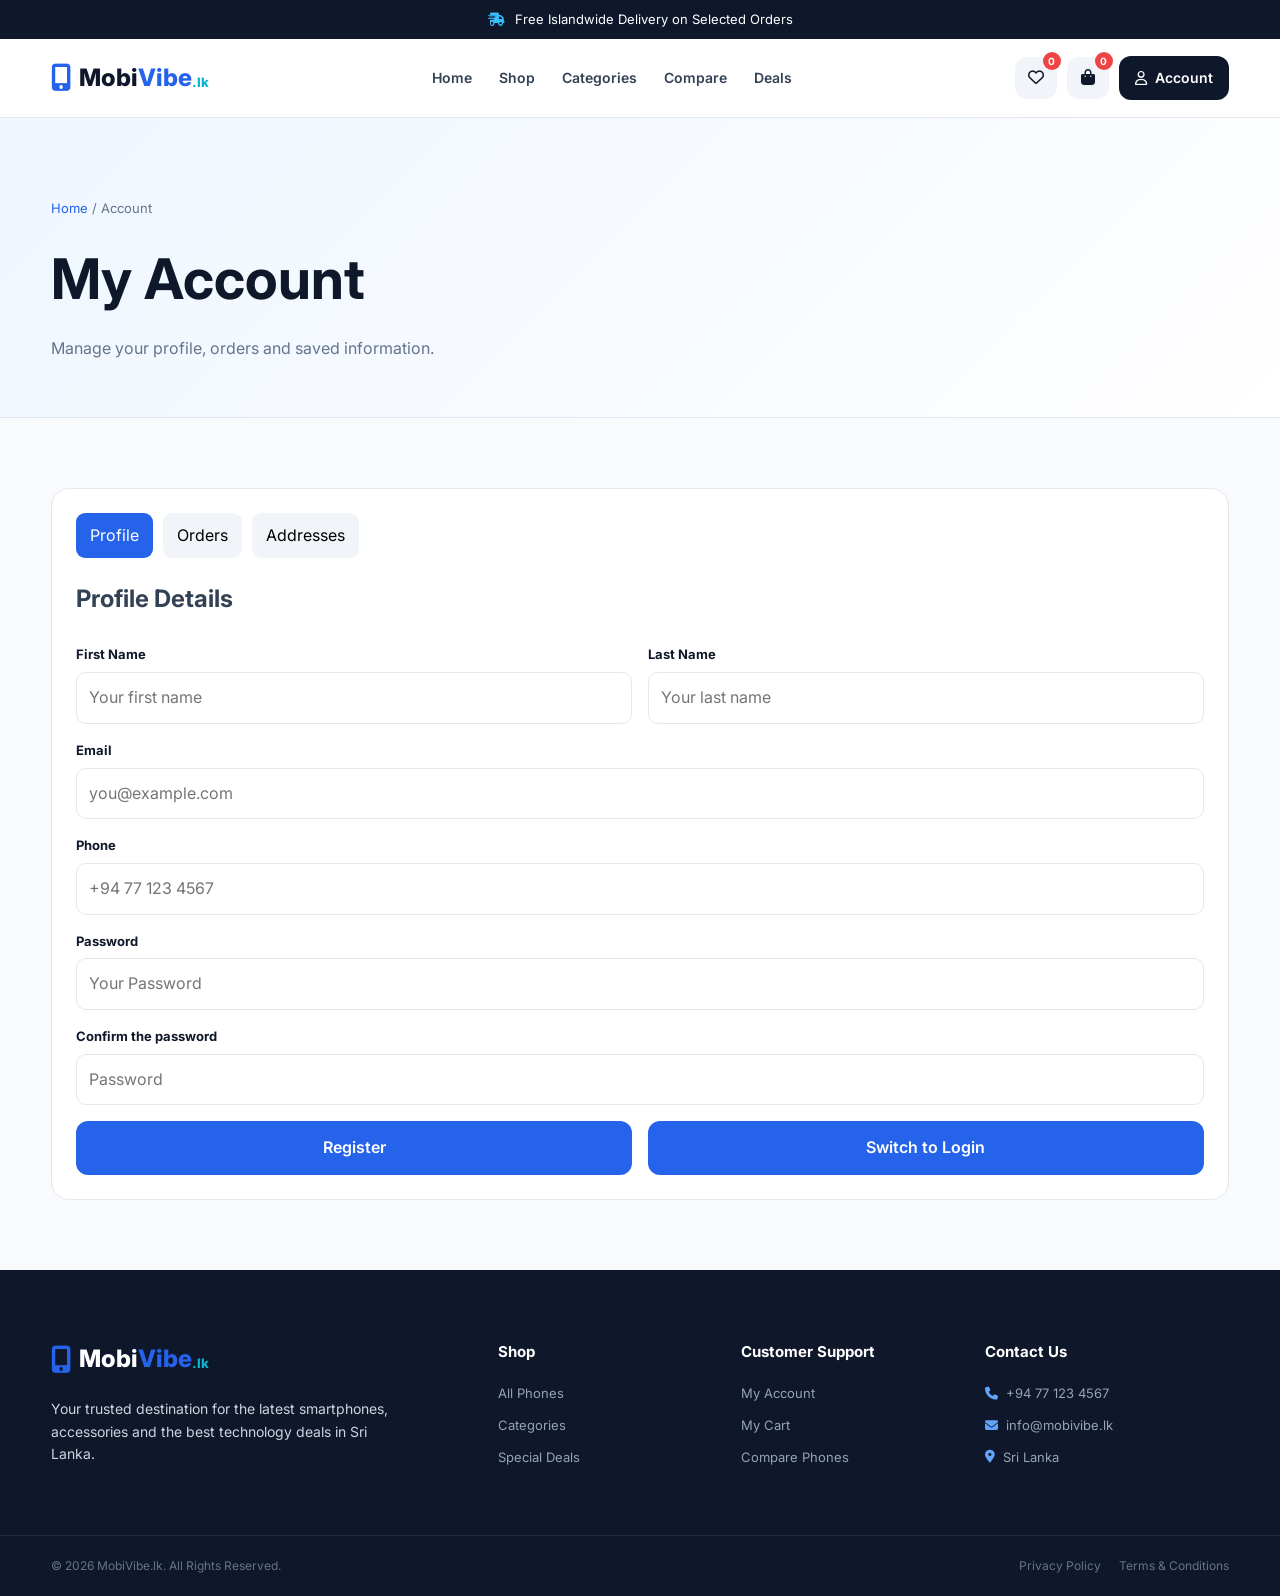
==== account.html @ 1b9870d9 "MobiVibe.lk All requirements" ====
<!DOCTYPE html>
<html lang="en">
    <head><meta charset="UTF-8"><meta name="viewport" content="width=device-width, initial-scale=1.0">
        <title>My Account | MobiVibe.lk</title>
        <link rel="preconnect" href="https://fonts.googleapis.com">
        <link rel="preconnect" href="https://fonts.gstatic.com" crossorigin>
        <link href="https://fonts.googleapis.com/css2?family=Inter:wght@400;500;600;700;800&display=swap" rel="stylesheet">
        <link rel="stylesheet" href="https://cdnjs.cloudflare.com/ajax/libs/font-awesome/6.5.2/css/all.min.css">
        <link rel="stylesheet" href="style.css">
    </head>
    <body>
<div class="announcement-bar"><p><i class="fa-solid fa-truck-fast"></i> Free Islandwide Delivery on Selected Orders</p></div>
<header class="header"><div class="container nav-container"><a href="index.html" class="logo"><i class="fa-solid fa-mobile-screen-button"></i><span>Mobi<span>Vibe</span></span><small>.lk</small></a><nav class="nav-menu" id="navMenu"><a href="index.html" >Home</a>
<a href="shop.html" >Shop</a>
<a href="categories.html" >Categories</a>
<a href="compare.html" >Compare</a>
<a href="deals.html" >Deals</a></nav><div class="header-actions"><button class="icon-btn wishlist-btn" onclick="location.href='wishlist.html'"><i class="fa-regular fa-heart"></i><span class="badge wishlist-count">0</span></button><button class="icon-btn cart-btn" onclick="location.href='cart.html'"><i class="fa-solid fa-bag-shopping"></i><span class="badge cart-count">0</span></button><button class="account-btn" onclick="location.href='account.html'"><i class="fa-regular fa-user"></i><span>Account</span></button><button class="menu-toggle" id="menuToggle"><i class="fa-solid fa-bars"></i></button></div></div></header>
<section class="page-hero">
    <div class="container">
        <div class="breadcrumb"><a href="index.html">Home</a> / Account</div>
            <h1>My Account</h1>
            <p>Manage your profile, orders and saved information.</p>
        </div>
    </section><main class="page-layout">
        <div class="container">
            <div class="account-card">
                <div class="account-tabs">
                    <button class="active" data-pane="profile">Profile</button>
                    <button data-pane="orders">Orders</button>
                    <button data-pane="addresses">Addresses</button>
                </div>
                <div class="account-pane active" id="profile">
                    <h2>Profile Details</h2>
                    <br>



                    
                    <form class="form-grid" id="profileForm" action="register.php" method="POST">
                        <div class="form-group">
                            <label>First Name</label><input name="firstName" id="firstName" placeholder="Your first name" required>
                        </div>
                        <div class="form-group"><label>Last Name</label><input name="lastName" id="lastName" placeholder="Your last name" required>
                        </div>
                        <div class="form-group full"><label>Email</label><input name="email" type="email" id="accountEmail" placeholder="you@example.com" required>
                        </div>
                        <div class="form-group full"><label>Phone</label><input name="phone" id="phone" placeholder="+94 77 123 4567" required>
                        </div>
                        <div class="form-group full"><label>Password</label><input name="password" type="password" id="password_1" placeholder="Your Password" minlength="6" required>
                        </div>
                        <div class="form-group full"><label>Confirm the password</label><input name="confirmPassword" type="password" id="password_2" placeholder="Password" minlength="6" required>
                        </div>
                        <button type="submit" class="btn btn-primary" id="registerBtn">Register</button>
                        <button type="button" class="btn btn-primary" id="loginBtn">Login</button>
                        <button type="button" class="btn btn-secondary" id="logoutBtn" style="display:none;">Logout</button>
                    </form>




                </div>
                <div class="account-pane" id="orders"><div class="empty-card"><i class="fa-solid fa-box-open"></i><h2>No Orders Yet</h2><p>Your future orders will appear here.</p><a class="btn btn-primary" href="shop.html">Start Shopping</a></div></div><div class="account-pane" id="addresses"><form class="form-grid" id="addressForm"><div class="form-group full"><label>Address</label><textarea id="address" rows="4" placeholder="Enter your delivery address"></textarea></div><button class="btn btn-primary">Save Address</button></form></div></div></div></main>
<footer class="footer"><div class="container footer-grid"><div class="footer-brand"><a href="index.html" class="logo footer-logo"><i class="fa-solid fa-mobile-screen-button"></i><span>Mobi<span>Vibe</span></span><small>.lk</small></a><p>Your trusted destination for the latest smartphones, accessories and the best technology deals in Sri Lanka.</p></div><div class="footer-column"><h4>Shop</h4><a href="shop.html">All Phones</a><a href="categories.html">Categories</a><a href="deals.html">Special Deals</a></div><div class="footer-column"><h4>Customer Support</h4><a href="account.html">My Account</a><a href="cart.html">My Cart</a><a href="compare.html">Compare Phones</a></div><div class="footer-column contact-column"><h4>Contact Us</h4><p><i class="fa-solid fa-phone"></i> +94 77 123 4567</p><p><i class="fa-solid fa-envelope"></i> info@mobivibe.lk</p><p><i class="fa-solid fa-location-dot"></i> Sri Lanka</p></div></div><div class="footer-bottom"><div class="container"><p>© 2026 MobiVibe.lk. All Rights Reserved.</p><div><a href="#">Privacy Policy</a><a href="#">Terms & Conditions</a></div></div></div></footer>
<div class="modal-overlay" id="loginModal" aria-hidden="true">
    <div class="modal-card" role="dialog" aria-modal="true" aria-labelledby="loginModalTitle">
        <button type="button" class="modal-close" id="loginClose" aria-label="Close"><i class="fa-solid fa-xmark"></i></button>
        <h2 id="loginModalTitle">Login to MobiVibe</h2>
        <p class="modal-sub">Enter the email and password you used when registering.</p>
        <form class="modal-form" id="loginForm" novalidate>
            <div class="form-group"><label for="loginEmail">Email</label><input type="email" id="loginEmail" placeholder="you@example.com" autocomplete="email"></div>
            <div class="form-group"><label for="loginPassword">Password</label><input type="password" id="loginPassword" placeholder="Your Password" autocomplete="current-password"></div>
            <p class="modal-error" id="loginError" role="alert"></p>
            <button type="submit" class="btn btn-primary" id="loginSubmit">Login</button>
        </form>
    </div>
</div>
<div class="toast" id="toast"><i class="fa-solid fa-circle-check"></i><span id="toastMessage"></span></div><script src="script.js"></script>
    
<script>
document.addEventListener("DOMContentLoaded", async () => {
    const $ = (id) => document.getElementById(id);
    const form = $("profileForm");
    const registerBtn = $("registerBtn");
    const loginBtn = $("loginBtn");
    const logoutBtn = $("logoutBtn");
    const profileFields = ["firstName", "lastName", "accountEmail", "phone"].map($);
    const passwordInputs = [$("password_1"), $("password_2")];
    const addressForm = $("addressForm");
    const addressInput = $("address");

    const loginModal = $("loginModal");
    const loginForm = $("loginForm");
    const loginEmail = $("loginEmail");
    const loginPassword = $("loginPassword");
    const loginError = $("loginError");
    const loginSubmit = $("loginSubmit");

    /* Messages use the site's existing toast. */
    function notify(text, success = true) {
        const icon = document.querySelector("#toast i");
        if (icon) icon.className = success ? "fa-solid fa-circle-check" : "fa-solid fa-circle-exclamation";
        $("toast").classList.toggle("error", !success);
        showToast(text);
    }

    /* The profile form changes with the login state:
       guest      -> empty registration form (Register + Login buttons)
       logged in  -> the user's saved details (read-only) + Logout button */
    function applyAuthState() {
        const user = mvAuth.loggedIn ? mvAuth.user : null;
        const loggedIn = !!user;

        $("firstName").value = loggedIn ? (user.first_name || "") : "";
        $("lastName").value = loggedIn ? (user.last_name || "") : "";
        $("accountEmail").value = loggedIn ? (user.email || "") : "";
        $("phone").value = loggedIn ? (user.phone || "") : "";
        addressInput.value = loggedIn ? (user.address || "") : "";

        profileFields.forEach(el => { el.readOnly = loggedIn; });
        passwordInputs.forEach(el => {
            el.value = "";
            el.disabled = loggedIn;
            el.closest(".form-group").style.display = loggedIn ? "none" : "";
        });

        registerBtn.style.display = loggedIn ? "none" : "";
        loginBtn.style.display = loggedIn ? "none" : "";
        logoutBtn.style.display = loggedIn ? "" : "none";
    }

    /* ---------- Login dialog ---------- */
    function openLogin() {
        loginForm.reset();
        loginError.textContent = "";
        loginModal.classList.add("show");
        loginModal.setAttribute("aria-hidden", "false");
        document.body.style.overflow = "hidden";
        setTimeout(() => loginEmail.focus(), 50);
    }

    function closeLogin() {
        loginModal.classList.remove("show");
        loginModal.setAttribute("aria-hidden", "true");
        document.body.style.overflow = "";
    }

    loginBtn.addEventListener("click", openLogin);
    $("loginClose").addEventListener("click", closeLogin);
    loginModal.addEventListener("click", (e) => { if (e.target === loginModal) closeLogin(); });
    document.addEventListener("keydown", (e) => { if (e.key === "Escape") closeLogin(); });

    loginForm.addEventListener("submit", async (e) => {
        e.preventDefault();
        const email = loginEmail.value.trim();
        const password = loginPassword.value;

        if (!email || !password) {
            loginError.textContent = "Please enter your email and password.";
            return;
        }

        loginSubmit.disabled = true;
        loginError.textContent = "";
        try {
            const body = new FormData();
            body.append("email", email);
            body.append("password", password);

            const response = await fetch("login.php", { method: "POST", body });
            const data = await response.json();

            if (data.success) {
                mvAuth.loggedIn = true;
                mvAuth.user = data.user;
                closeLogin();
                applyAuthState();
                notify(data.message, true);
            } else {
                loginError.textContent = data.message;
            }
        } catch (error) {
            loginError.textContent = "Could not connect to the server. Make sure Apache and MySQL are running.";
        } finally {
            loginSubmit.disabled = false;
            loginPassword.value = "";
        }
    });

    /* ---------- Register ---------- */
    form.addEventListener("submit", async (e) => {
        e.preventDefault();
        if (mvAuth.loggedIn) return;

        if (passwordInputs[0].value !== passwordInputs[1].value) {
            notify("Passwords do not match.", false);
            return;
        }

        registerBtn.disabled = true;
        try {
            const response = await fetch("register.php", { method: "POST", body: new FormData(form) });
            const data = await response.json();
            notify(data.message, data.success);
            if (data.success) form.reset();   // user must now login with the Login button
        } catch (error) {
            notify("Could not connect to the server. Make sure Apache and MySQL are running.", false);
        } finally {
            registerBtn.disabled = false;
        }
    });

    /* ---------- Logout ---------- */
    logoutBtn.addEventListener("click", async () => {
        logoutBtn.disabled = true;
        try {
            await fetch("logout.php", { method: "POST" });
        } catch (error) { /* session is cleared on the next check anyway */ }
        mvAuth.loggedIn = false;
        mvAuth.user = null;
        applyAuthState();
        notify("You have been logged out.", true);
        logoutBtn.disabled = false;
    });

    /* ---------- Address form (only for logged in users) ---------- */
    addressForm.addEventListener("submit", async (e) => {
        e.preventDefault();

        if (!mvAuth.loggedIn) {
            notify("Please login to save your address.", false);
            openLogin();
            return;
        }

        const text = addressInput.value.trim();
        if (!text) {
            notify("Please enter your delivery address.", false);
            return;
        }

        try {
            const body = new FormData();
            body.append("address", text);
            const response = await fetch("address.php", { method: "POST", body });
            const data = await response.json();
            notify(data.message, data.success);
            if (data.success && mvAuth.user) mvAuth.user.address = text;
        } catch (error) {
            notify("Could not connect to the server. Make sure Apache and MySQL are running.", false);
        }
    });

    /* ---------- Initial state ---------- */
    await mvAuth.ready;
    applyAuthState();

    if (!mvAuth.loggedIn && new URLSearchParams(location.search).get("login") === "required") {
        notify("Please login or register to buy products.", false);
        openLogin();
    }
});
</script>

</body>
</html>
---- style.css ----
:root{--primary:#2563eb;--primary-dark:#1d4ed8;--secondary:#06b6d4;--dark:#0f172a;--text:#334155;--text-light:#64748b;--background:#f8fafc;--white:#fff;--border:#e2e8f0;--shadow:0 10px 30px rgba(15,23,42,.08);--radius:18px;--transition:all .3s ease}*{margin:0;padding:0;box-sizing:border-box}html{scroll-behavior:smooth}body{font-family:Inter,sans-serif;background:var(--background);color:var(--text);line-height:1.6}a{text-decoration:none;color:inherit}button,input{font:inherit}button{cursor:pointer;border:none}img{max-width:100%;display:block}.container{width:min(1180px,92%);margin:auto}.section{padding:100px 0}.announcement-bar{background:var(--dark);color:#fff;text-align:center;padding:9px;font-size:13px}.announcement-bar i{color:#38bdf8;margin-right:7px}.header{background:rgba(255,255,255,.95);border-bottom:1px solid var(--border);position:sticky;top:0;z-index:1000;backdrop-filter:blur(10px)}.nav-container{height:78px;display:flex;align-items:center;justify-content:space-between;gap:30px}.logo{display:flex;align-items:center;font-size:24px;font-weight:800;color:var(--dark);white-space:nowrap}.logo>i{color:var(--primary);margin-right:8px;font-size:27px}.logo span span{color:var(--primary)}.logo small{color:var(--secondary);font-size:13px;margin-top:9px}.nav-menu{display:flex;align-items:center;gap:27px}.nav-menu a{font-size:14px;font-weight:600;color:var(--text);position:relative;transition:var(--transition)}.nav-menu a:hover,.nav-menu a.active{color:var(--primary)}.nav-menu a.active:after{content:"";position:absolute;width:100%;height:2px;background:var(--primary);bottom:-8px;left:0}.header-actions{display:flex;align-items:center;gap:10px}.icon-btn{width:42px;height:42px;border-radius:12px;background:#f1f5f9;color:var(--dark);position:relative;transition:var(--transition)}.icon-btn:hover{background:var(--primary);color:#fff}.badge{position:absolute;top:-5px;right:-4px;width:18px;height:18px;border-radius:50%;background:#ef4444;color:#fff;display:flex;align-items:center;justify-content:center;font-size:10px;font-weight:700}.account-btn{padding:11px 16px;border-radius:12px;background:var(--dark);color:#fff;font-weight:600;font-size:14px;display:flex;align-items:center;gap:8px}.menu-toggle,.search-mobile{display:none}.hero{min-height:680px;background:radial-gradient(circle at 85% 30%,rgba(37,99,235,.15),transparent 30%),linear-gradient(135deg,#f8fafc,#eff6ff);display:flex;align-items:center;overflow:hidden}.hero-container{display:grid;grid-template-columns:1.05fr .95fr;align-items:center;gap:60px;padding:80px 0}.hero-tag,.section-tag,.deal-tag{display:inline-flex;align-items:center;gap:7px;padding:7px 13px;border-radius:30px;background:#dbeafe;color:var(--primary);font-size:12px;font-weight:700;letter-spacing:.5px}.hero-content h1{font-size:clamp(42px,5vw,68px);line-height:1.08;margin:20px 0;color:var(--dark);letter-spacing:-2px}.hero-content h1 span{color:var(--primary)}.hero-content>p{color:var(--text-light);max-width:610px;font-size:16px;margin-bottom:30px}.hero-search{background:#fff;padding:7px;border-radius:16px;display:flex;box-shadow:var(--shadow);max-width:650px}.search-input{display:flex;align-items:center;flex:1;padding:0 14px;gap:10px}.search-input i{color:var(--text-light)}.search-input input{width:100%;border:none;outline:none;padding:12px 0;color:var(--dark)}.hero-search button{padding:13px 24px;background:var(--primary);color:#fff;border-radius:11px;font-weight:600}.popular-searches{display:flex;flex-wrap:wrap;gap:9px;margin:15px 0 27px;align-items:center}.popular-searches span{color:var(--text-light);font-size:13px}.popular-searches button{background:transparent;border:1px solid var(--border);padding:5px 11px;border-radius:20px;color:var(--text-light);font-size:12px}.hero-buttons{display:flex;gap:14px;flex-wrap:wrap}.btn{padding:14px 21px;border-radius:12px;display:inline-flex;align-items:center;justify-content:center;gap:9px;font-weight:600;transition:var(--transition)}.btn-primary{background:var(--primary);color:#fff}.btn-primary:hover{background:var(--primary-dark);transform:translateY(-2px)}.btn-secondary{border:1px solid var(--border);background:#fff;color:var(--dark)}.hero-stats{display:flex;gap:45px;margin-top:42px}.stat{border-left:2px solid var(--border);padding-left:15px}.stat:first-child{border-left:none;padding-left:0}.stat h3{color:var(--dark);font-size:22px}.stat p{color:var(--text-light);font-size:12px}.hero-visual{position:relative;min-height:500px;display:flex;align-items:center;justify-content:center}.main-phone{width:330px;height:470px;padding:14px;border-radius:35px;background:#fff;box-shadow:0 30px 70px rgba(37,99,235,.2);position:relative;z-index:2;transform:rotate(5deg);overflow:hidden}.main-phone img{width:100%;height:100%;object-fit:cover;border-radius:25px}.phone-label{position:absolute;top:30px;left:30px;z-index:3}.phone-label span{background:var(--primary);color:#fff;padding:7px 11px;border-radius:20px;font-size:10px;font-weight:700}.glow{position:absolute;border-radius:50%;filter:blur(30px);z-index:0}.glow-one{width:250px;height:250px;background:rgba(37,99,235,.25);top:50px;right:30px}.glow-two{width:180px;height:180px;background:rgba(6,182,212,.2);bottom:30px;left:20px}.floating-card{position:absolute;background:rgba(255,255,255,.95);backdrop-filter:blur(10px);padding:13px;border-radius:15px;display:flex;align-items:center;gap:10px;box-shadow:var(--shadow);z-index:5}.card-left{left:0;top:120px}.card-right{right:0;bottom:90px}.mini-icon{width:42px;height:42px;border-radius:12px;display:flex;align-items:center;justify-content:center}.mini-icon.blue{background:#dbeafe;color:var(--primary)}.mini-icon.purple{background:#f3e8ff;color:#9333ea}.floating-card strong{display:block;font-size:13px;color:var(--dark)}.floating-card span{display:block;font-size:10px;color:var(--text-light)}.trust-section{background:#fff;border-bottom:1px solid var(--border)}.trust-grid{display:grid;grid-template-columns:repeat(4,1fr)}.trust-item{display:flex;align-items:center;gap:14px;padding:28px 20px;border-right:1px solid var(--border)}.trust-item:last-child{border-right:none}.trust-icon{width:48px;height:48px;display:flex;align-items:center;justify-content:center;border-radius:14px;background:#eff6ff;color:var(--primary);font-size:19px}.trust-item h4{color:var(--dark);font-size:14px}.trust-item p{color:var(--text-light);font-size:12px}.section-header{display:flex;justify-content:space-between;align-items:end;margin-bottom:42px;gap:20px}.section-header h2,.center-header h2{color:var(--dark);font-size:clamp(28px,3vw,40px);margin:12px 0 8px;letter-spacing:-1px}.section-header p,.center-header p{color:var(--text-light)}.center-header{text-align:center;max-width:700px;margin:auto}.category-grid{display:grid;grid-template-columns:repeat(3,1fr);gap:24px}.category-card{min-height:330px;border-radius:var(--radius);padding:32px;position:relative;overflow:hidden;transition:var(--transition)}.category-card:hover{transform:translateY(-8px)}.budget-card{background:linear-gradient(135deg,#dbeafe,#eff6ff)}.mid-card{background:linear-gradient(135deg,#ede9fe,#f5f3ff)}.premium-card{background:linear-gradient(135deg,#1e293b,#0f172a);color:#fff}.category-icon{width:58px;height:58px;border-radius:16px;display:flex;align-items:center;justify-content:center;background:#fff;color:var(--primary);font-size:23px;margin-bottom:22px}.premium-card .category-icon{background:rgba(255,255,255,.1);color:#fbbf24}.category-card h3{font-size:23px;margin-bottom:10px}.category-card p{color:var(--text-light);max-width:280px;font-size:14px}.premium-card p{color:#cbd5e1}.category-card a{display:inline-flex;align-items:center;gap:8px;margin-top:22px;font-weight:700;font-size:14px;color:var(--primary)}.premium-card a{color:#60a5fa}.category-price{position:absolute;right:25px;bottom:23px;font-size:12px;font-weight:600;opacity:.7}.brands{background:#fff}.brand-grid{margin-top:45px;display:grid;grid-template-columns:repeat(4,1fr);gap:16px}.brand-card{background:var(--background);border:1px solid var(--border);padding:26px 15px;text-align:center;border-radius:14px;font-size:18px;font-weight:800;color:var(--dark);transition:var(--transition)}.brand-card:hover{border-color:var(--primary);color:var(--primary);transform:translateY(-4px)}.view-all{color:var(--primary);display:flex;align-items:center;gap:7px;font-weight:700;font-size:14px}.product-tabs{display:flex;gap:10px;margin-bottom:28px;flex-wrap:wrap}.tab{padding:9px 17px;border-radius:20px;background:#fff;border:1px solid var(--border);color:var(--text-light);font-size:13px;font-weight:600}.tab.active,.tab:hover{background:var(--dark);color:#fff;border-color:var(--dark)}.product-grid{display:grid;grid-template-columns:repeat(4,1fr);gap:20px}.product-card{background:#fff;border:1px solid var(--border);border-radius:18px;overflow:hidden;transition:var(--transition)}.product-card:hover{transform:translateY(-8px);box-shadow:var(--shadow)}.product-image{height:260px;background:#f8fafc;position:relative;padding:20px}.product-image img{width:100%;height:100%;object-fit:contain;mix-blend-mode:multiply}.product-badge{position:absolute;top:15px;left:15px;background:var(--primary);color:#fff;padding:5px 9px;border-radius:6px;font-size:9px;font-weight:800;z-index:2}.product-badge.hot{background:#ef4444}.product-badge.sale{background:#9333ea}.product-heart{position:absolute;top:15px;right:15px;width:38px;height:38px;border-radius:50%;background:#fff;color:var(--text-light);box-shadow:0 5px 15px rgba(0,0,0,.08);z-index:2}.product-heart.active{color:#ef4444}.product-info{padding:20px}.product-brand{font-size:10px;font-weight:800;letter-spacing:1px;color:var(--primary);margin-bottom:5px}.product-info h3{color:var(--dark);font-size:16px;margin-bottom:8px}.rating{display:flex;align-items:center;gap:5px;font-size:11px;color:var(--text-light)}.stars{color:#f59e0b;letter-spacing:-1px}.specs{display:flex;gap:7px;margin:15px 0}.specs span{background:#f1f5f9;padding:5px 8px;border-radius:6px;font-size:10px;color:var(--text-light)}.product-bottom{display:flex;justify-content:space-between;align-items:center;gap:10px}.price strong{color:var(--dark);font-size:14px}.price del{display:block;font-size:10px;color:#94a3b8;margin-top:2px}.add-cart{padding:9px 12px;border-radius:9px;background:var(--primary);color:#fff;font-size:12px;display:flex;gap:5px;align-items:center}.deal-section{padding:20px 0 100px}.deal-box{background:radial-gradient(circle at 90% 10%,rgba(59,130,246,.5),transparent 30%),linear-gradient(135deg,#0f172a,#1e3a8a);border-radius:25px;padding:60px;color:#fff;display:flex;align-items:center;justify-content:space-between;overflow:hidden}.deal-content{max-width:600px}.deal-tag{background:rgba(255,255,255,.12);color:#93c5fd}.deal-content h2{font-size:clamp(30px,4vw,48px);line-height:1.1;margin:18px 0}.deal-content p{color:#cbd5e1;margin-bottom:25px;max-width:500px}.btn-light{background:#fff;color:var(--dark)}.deal-discount{width:210px;height:210px;border-radius:50%;border:8px solid rgba(255,255,255,.1);display:flex;flex-direction:column;align-items:center;justify-content:center;transform:rotate(-8deg);background:rgba(255,255,255,.06)}.deal-discount span{font-size:13px;font-weight:700;letter-spacing:1px}.deal-discount strong{font-size:62px;line-height:1}.compare-section{background:#fff}.compare-btn{margin-top:25px}.newsletter{padding:80px 0;background:#eff6ff}.newsletter-box{display:grid;grid-template-columns:1fr 1fr;gap:50px;align-items:center}.newsletter h2{color:var(--dark);margin:12px 0;font-size:clamp(27px,3vw,38px)}.newsletter p{color:var(--text-light)}.newsletter-form{background:#fff;padding:7px;border-radius:14px;display:flex;box-shadow:var(--shadow)}.newsletter-form input{flex:1;border:none;outline:none;padding:12px;min-width:0}.newsletter-form button{background:var(--primary);color:#fff;padding:12px 18px;border-radius:10px;font-weight:600}.footer{background:var(--dark);color:#cbd5e1}.footer-grid{padding:70px 0 50px;display:grid;grid-template-columns:2fr 1fr 1fr 1.2fr;gap:40px}.footer-logo{color:#fff}.footer-brand>p{margin:20px 0;font-size:14px;max-width:360px}.social-links{display:flex;gap:10px}.social-links a{width:38px;height:38px;border-radius:10px;background:rgba(255,255,255,.08);display:flex;align-items:center;justify-content:center}.footer-column{display:flex;flex-direction:column;gap:11px}.footer-column h4{color:#fff;margin-bottom:8px;font-size:15px}.footer-column a,.footer-column p{color:#94a3b8;font-size:13px}.contact-column p{display:flex;gap:8px;align-items:center}.contact-column i{color:#60a5fa}.footer-bottom{border-top:1px solid rgba(255,255,255,.08)}.footer-bottom .container{padding:20px 0;display:flex;justify-content:space-between;gap:20px;font-size:12px;color:#64748b}.footer-bottom div{display:flex;gap:18px}.toast{position:fixed;right:25px;bottom:25px;background:var(--dark);color:#fff;padding:14px 18px;border-radius:12px;display:flex;align-items:center;gap:10px;box-shadow:var(--shadow);transform:translateY(100px);opacity:0;transition:var(--transition);z-index:2000}.toast.show{transform:translateY(0);opacity:1}.toast i{color:#22c55e}@media(max-width:1000px){.nav-menu{display:none}.menu-toggle{display:block;width:42px;height:42px;border-radius:12px;background:#f1f5f9;color:var(--dark)}.nav-menu.active{display:flex;position:absolute;top:78px;left:0;right:0;background:#fff;flex-direction:column;align-items:flex-start;padding:25px 4%;box-shadow:var(--shadow)}.nav-menu a.active:after{display:none}.hero-container{grid-template-columns:1fr;text-align:center;padding-top:60px}.hero-content>p{margin-left:auto;margin-right:auto}.hero-search{margin:auto}.popular-searches,.hero-buttons,.hero-stats{justify-content:center}.hero-visual{min-height:420px}.trust-grid{grid-template-columns:repeat(2,1fr)}.trust-item:nth-child(2){border-right:none}.trust-item{border-bottom:1px solid var(--border)}.category-grid{grid-template-columns:1fr}.product-grid{grid-template-columns:repeat(2,1fr)}.footer-grid{grid-template-columns:repeat(2,1fr)}}@media(max-width:650px){.section{padding:70px 0}.announcement-bar{font-size:11px}.nav-container{height:68px}.header-actions{gap:6px}.wishlist-btn,.account-btn{display:none}.menu-toggle,.icon-btn{width:38px;height:38px}.logo{font-size:20px}.logo>i{font-size:23px}.hero{min-height:auto}.hero-container{padding:60px 0;gap:30px}.hero-content h1{font-size:42px}.hero-search{flex-direction:column;background:transparent;padding:0;box-shadow:none;gap:10px}.search-input{width:100%;background:#fff;border-radius:12px;padding:0 15px;box-shadow:var(--shadow)}.hero-search button{width:100%}.hero-stats{gap:20px}.stat h3{font-size:18px}.stat p{font-size:10px}.hero-visual{min-height:370px}.main-phone{width:230px;height:340px;border-radius:25px}.card-left{left:0;top:70px}.card-right{right:0;bottom:35px}.floating-card{padding:9px}.floating-card strong{font-size:11px}.floating-card span{font-size:8px}.mini-icon{width:34px;height:34px}.trust-grid{grid-template-columns:1fr}.trust-item{border-right:none}.section-header{align-items:flex-start;flex-direction:column}.brand-grid{grid-template-columns:repeat(2,1fr)}.product-grid{grid-template-columns:1fr}.product-image{height:300px}.deal-box{padding:35px 25px;flex-direction:column;align-items:flex-start;gap:35px}.deal-discount{width:150px;height:150px;align-self:center}.deal-discount strong{font-size:45px}.newsletter-box{grid-template-columns:1fr;gap:25px}.newsletter-form{flex-direction:column;gap:8px}.newsletter-form input,.newsletter-form button{width:100%}.footer-grid{grid-template-columns:1fr}.footer-bottom .container{flex-direction:column;align-items:center;text-align:center}}
/* Additional website pages - home page styles above are intentionally preserved */
.page-hero{background:linear-gradient(135deg,#eff6ff,#fff);padding:80px 0 55px;border-bottom:1px solid var(--border)}
.breadcrumb{font-size:13px;color:var(--text-light);margin-bottom:16px}.breadcrumb a{color:var(--primary)}
.page-hero h1{font-size:clamp(34px,5vw,56px);color:var(--dark);margin-bottom:12px}.page-hero p{color:var(--text-light);max-width:700px}
.page-layout{padding:70px 0}.shop-layout{display:grid;grid-template-columns:260px 1fr;gap:35px}.filter-panel{background:#fff;border:1px solid var(--border);border-radius:18px;padding:22px;height:max-content}.filter-panel h3{color:var(--dark);margin-bottom:18px}.filter-group{padding:18px 0;border-top:1px solid var(--border)}.filter-group h4{margin-bottom:12px;color:var(--dark);font-size:14px}.filter-group label{display:flex;gap:9px;align-items:center;margin:10px 0;font-size:13px;color:var(--text-light)}.filter-group input{accent-color:var(--primary)}
.shop-toolbar{display:flex;justify-content:space-between;align-items:center;margin-bottom:25px;gap:15px}.shop-toolbar p{color:var(--text-light);font-size:14px}.select-box{border:1px solid var(--border);padding:11px 14px;border-radius:10px;background:#fff}
.category-page-grid{display:grid;grid-template-columns:repeat(3,1fr);gap:22px}.category-page-card{padding:28px;border:1px solid var(--border);border-radius:18px;background:#fff;transition:.25s}.category-page-card:hover{transform:translateY(-5px);box-shadow:var(--shadow)}.category-page-card i{font-size:28px;color:var(--primary);margin-bottom:18px}.category-page-card h3{color:var(--dark);margin-bottom:8px}.category-page-card p{color:var(--text-light);font-size:13px;line-height:1.7}
.compare-builder{background:#fff;border:1px solid var(--border);border-radius:22px;padding:28px}.compare-selects{display:grid;grid-template-columns:1fr auto 1fr;align-items:center;gap:18px;margin:25px 0}.phone-picker{border:2px dashed #bfdbfe;border-radius:18px;padding:28px;text-align:center}.phone-picker select{width:100%;padding:12px;border:1px solid var(--border);border-radius:10px;margin-top:14px}.vs{font-weight:800;color:var(--primary);font-size:22px}.comparison-table{width:100%;border-collapse:collapse;margin-top:35px;background:#fff;border-radius:16px;overflow:hidden}.comparison-table th,.comparison-table td{padding:16px;border-bottom:1px solid var(--border);text-align:left}.comparison-table th{background:#eff6ff;color:var(--dark)}.comparison-table td:first-child{font-weight:700;color:var(--dark)}
.deal-grid{display:grid;grid-template-columns:repeat(2,1fr);gap:25px}.deal-card{padding:35px;border-radius:22px;background:linear-gradient(135deg,#0f172a,#1e40af);color:#fff}.deal-card:nth-child(2){background:linear-gradient(135deg,#581c87,#9333ea)}.deal-card:nth-child(3){background:linear-gradient(135deg,#064e3b,#059669)}.deal-card:nth-child(4){background:linear-gradient(135deg,#7c2d12,#ea580c)}.deal-card p{color:#dbeafe;margin:12px 0 20px}.deal-card .btn{background:#fff;color:var(--dark)}
.detail-layout{display:grid;grid-template-columns:1fr 1fr;gap:55px;align-items:start}.detail-image{border-radius:22px;background:#f8fafc;min-height:520px;display:flex;align-items:center;justify-content:center;padding:30px}.detail-image img{max-width:100%;max-height:460px;object-fit:contain;border-radius:18px}.detail-brand{color:var(--primary);font-size:12px;font-weight:800;letter-spacing:1px}.detail-info h1{font-size:42px;color:var(--dark);margin:8px 0}.detail-price{font-size:30px;font-weight:800;color:var(--primary);margin:20px 0}.detail-actions{display:flex;gap:12px;margin:25px 0}.quantity-control{display:flex;align-items:center;border:1px solid var(--border);border-radius:10px;overflow:hidden}.quantity-control button{padding:12px 15px;background:#f8fafc}.quantity-control span{min-width:40px;text-align:center}.feature-list{display:grid;grid-template-columns:1fr 1fr;gap:12px;margin-top:24px}.feature-list div{background:#f8fafc;padding:12px;border-radius:10px;font-size:13px;color:var(--text-light)}
.cart-layout{display:grid;grid-template-columns:1.5fr .7fr;gap:35px}.cart-items,.summary-card,.account-card,.empty-card{background:#fff;border:1px solid var(--border);border-radius:18px;padding:24px}.cart-row{display:grid;grid-template-columns:90px 1fr auto;gap:18px;align-items:center;padding:16px 0;border-bottom:1px solid var(--border)}.cart-row img{width:90px;height:90px;object-fit:cover;border-radius:12px}.cart-row h3{color:var(--dark);font-size:16px}.remove-btn{color:#ef4444;background:none;margin-top:8px}.summary-card{height:max-content}.summary-line{display:flex;justify-content:space-between;margin:15px 0;color:var(--text-light)}.summary-total{font-weight:800;color:var(--dark);font-size:19px;border-top:1px solid var(--border);padding-top:16px}.checkout-btn{width:100%;margin-top:18px}.form-grid{display:grid;grid-template-columns:1fr 1fr;gap:16px}.form-group{display:flex;flex-direction:column;gap:7px}.form-group.full{grid-column:1/-1}.form-group label{font-size:13px;font-weight:700;color:var(--dark)}.form-group input,.form-group select,.form-group textarea{padding:12px;border:1px solid var(--border);border-radius:10px;outline:none}.form-group input:focus,.form-group textarea:focus{border-color:var(--primary)}.account-tabs{display:flex;gap:10px;margin-bottom:22px}.account-tabs button{padding:10px 14px;border-radius:9px;background:#f1f5f9}.account-tabs button.active{background:var(--primary);color:#fff}.account-pane{display:none}.account-pane.active{display:block}.empty-card{text-align:center;padding:65px 25px}.empty-card i{font-size:48px;color:#93c5fd;margin-bottom:18px}.empty-card h2{color:var(--dark);margin-bottom:8px}.empty-card p{color:var(--text-light);margin-bottom:20px}
@media(max-width:900px){.shop-layout,.detail-layout,.cart-layout{grid-template-columns:1fr}.category-page-grid{grid-template-columns:repeat(2,1fr)}.compare-selects{grid-template-columns:1fr}.vs{text-align:center}.deal-grid{grid-template-columns:1fr}}@media(max-width:600px){.page-hero{padding:55px 0 40px}.category-page-grid,.feature-list,.form-grid{grid-template-columns:1fr}.detail-info h1{font-size:34px}.detail-image{min-height:350px}.cart-row{grid-template-columns:70px 1fr}.cart-row .price{grid-column:2}.cart-row img{width:70px;height:70px}.shop-toolbar{align-items:flex-start;flex-direction:column}}

/* ---- Login dialog + auth states (added for authentication) ---- */
.modal-overlay{position:fixed;inset:0;background:rgba(15,23,42,.55);backdrop-filter:blur(3px);display:none;align-items:center;justify-content:center;padding:20px;z-index:1500}
.modal-overlay.show{display:flex}
.modal-card{position:relative;width:min(420px,100%);background:#fff;border-radius:var(--radius);padding:32px 28px 28px;box-shadow:0 30px 70px rgba(15,23,42,.25)}
.modal-card h2{color:var(--dark);font-size:24px;margin-bottom:6px}
.modal-sub{color:var(--text-light);font-size:14px;margin-bottom:22px}
.modal-form{display:flex;flex-direction:column;gap:16px}
.modal-form .btn{width:100%}
.modal-close{position:absolute;top:14px;right:14px;width:36px;height:36px;border-radius:50%;background:#f1f5f9;color:var(--dark);transition:var(--transition)}
.modal-close:hover{background:var(--primary);color:#fff}
.modal-error{color:#dc2626;font-size:13px;min-height:18px}
.toast.error i{color:#ef4444}
.form-group input[readonly],.form-group textarea[readonly]{background:#f8fafc;color:var(--text-light)}
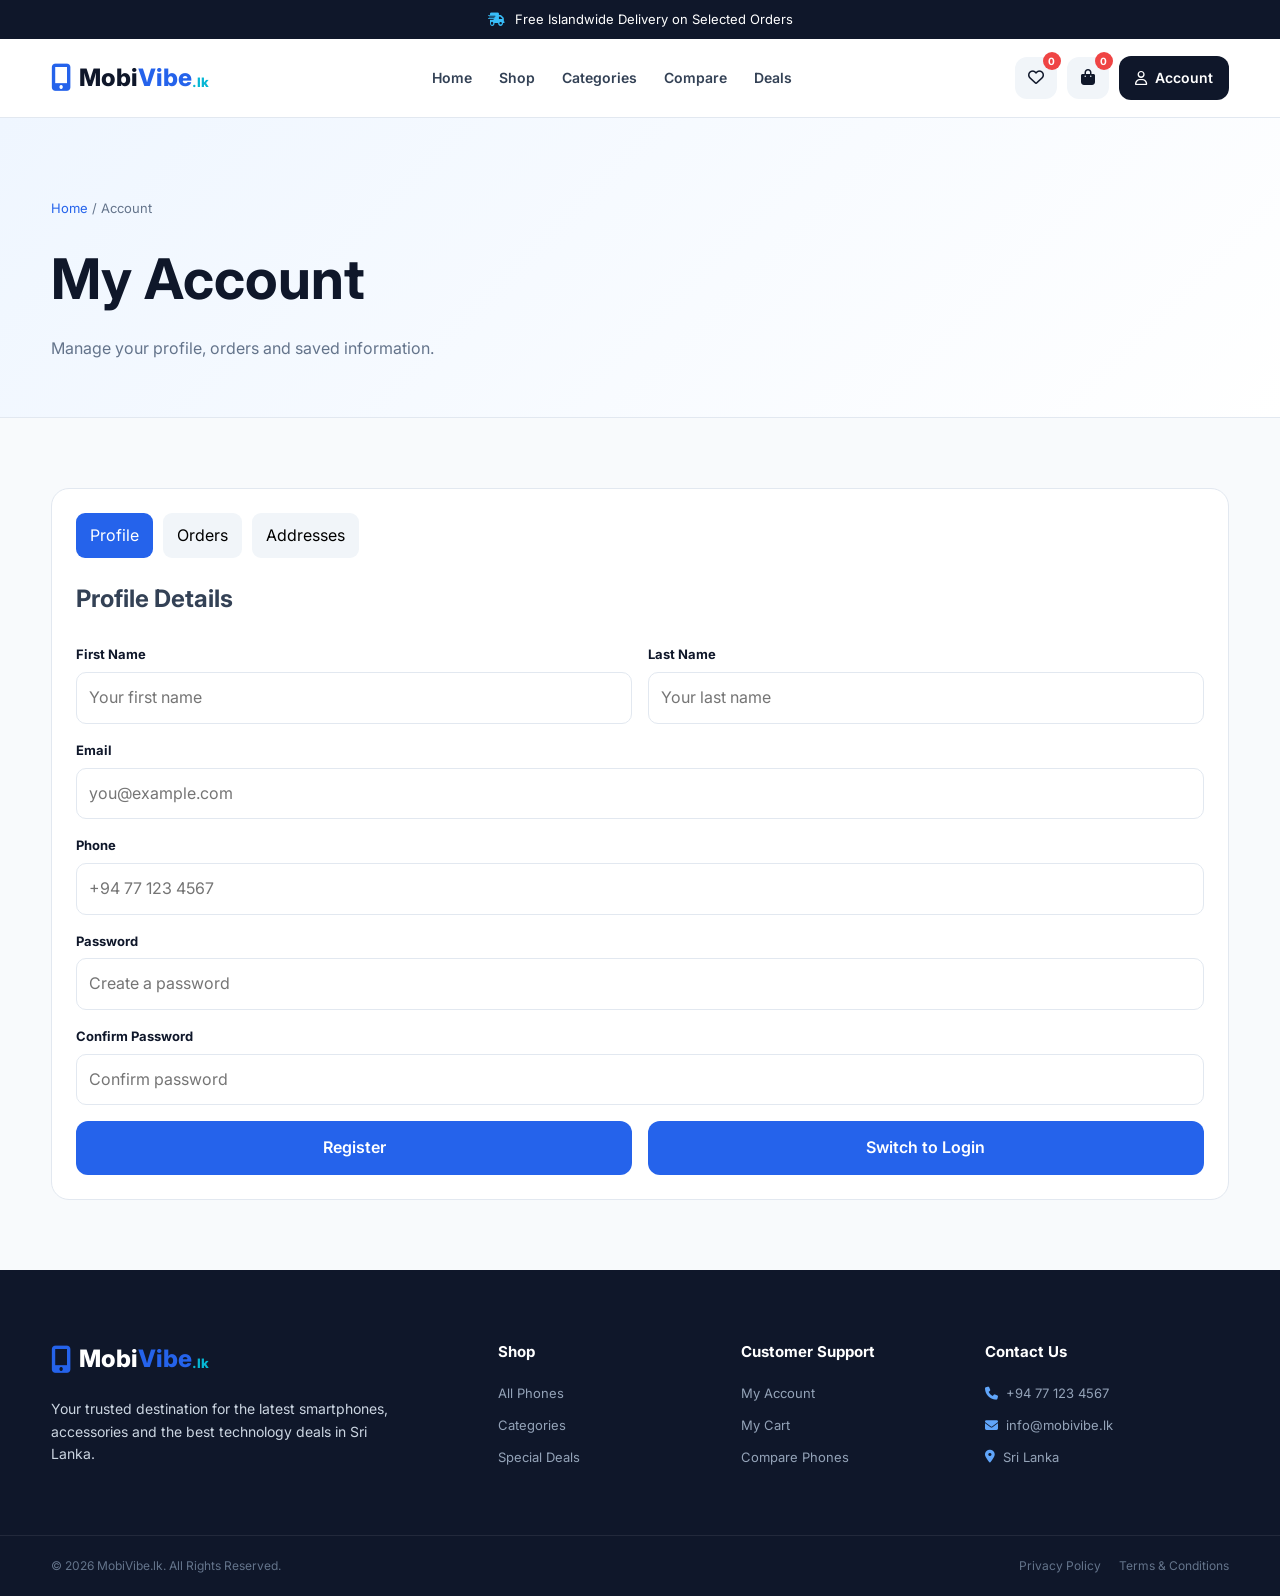
==== commit 26740adb: "updated version" ====
--- a/account.html
+++ b/account.html
@@ -7,7 +7,12 @@
         <link href="https://fonts.googleapis.com/css2?family=Inter:wght@400;500;600;700;800&display=swap" rel="stylesheet">
         <link rel="stylesheet" href="https://cdnjs.cloudflare.com/ajax/libs/font-awesome/6.5.2/css/all.min.css">
         <link rel="stylesheet" href="style.css">
-    </head>
+    <style>
+#profileForm .profile-detail-field{display:flex!important;flex-direction:column}
+#profileForm .profile-detail-field input{width:100%;box-sizing:border-box}
+#profileForm .profile-detail-field.full{grid-column:1/-1}
+</style>
+</head>
     <body>
 <div class="announcement-bar"><p><i class="fa-solid fa-truck-fast"></i> Free Islandwide Delivery on Selected Orders</p></div>
 <header class="header"><div class="container nav-container"><a href="index.html" class="logo"><i class="fa-solid fa-mobile-screen-button"></i><span>Mobi<span>Vibe</span></span><small>.lk</small></a><nav class="nav-menu" id="navMenu"><a href="index.html" >Home</a>
@@ -37,23 +42,35 @@
 
                     
                     <form class="form-grid" id="profileForm" action="register.php" method="POST">
-                        <div class="form-group">
+                        <div class="form-group profile-detail-field">
                             <label>First Name</label><input name="firstName" id="firstName" placeholder="Your first name" required>
                         </div>
-                        <div class="form-group"><label>Last Name</label><input name="lastName" id="lastName" placeholder="Your last name" required>
-                        </div>
-                        <div class="form-group full"><label>Email</label><input name="email" type="email" id="accountEmail" placeholder="you@example.com" required>
-                        </div>
-                        <div class="form-group full"><label>Phone</label><input name="phone" id="phone" placeholder="+94 77 123 4567" required>
-                        </div>
-                        <div class="form-group full"><label>Password</label><input name="password" type="password" id="password_1" placeholder="Your Password" minlength="6" required>
-                        </div>
-                        <div class="form-group full"><label>Confirm the password</label><input name="confirmPassword" type="password" id="password_2" placeholder="Password" minlength="6" required>
+                        <div class="form-group profile-detail-field"><label>Last Name</label><input name="lastName" id="lastName" placeholder="Your last name" required>
+                        </div>
+                        <div class="form-group full profile-detail-field"><label>Email</label><input name="email" type="email" id="accountEmail" placeholder="you@example.com" required>
+                        </div>
+                        <div class="form-group full profile-detail-field"><label>Phone</label><input name="phone" id="phone" placeholder="+94 77 123 4567" required>
+                        </div>
+                        <div class="form-group full registration-only"><label>Password</label><input name="password" type="password" id="password_1" placeholder="Create a password" minlength="6" autocomplete="new-password" required>
+                        </div>
+                        <div class="form-group full registration-only"><label>Confirm Password</label><input name="confirmPassword" type="password" id="password_2" placeholder="Confirm password" minlength="6" autocomplete="new-password" required>
                         </div>
                         <button type="submit" class="btn btn-primary" id="registerBtn">Register</button>
+                        <button type="button" class="btn btn-primary" id="saveProfileBtn" style="display:none;">Save Profile Changes</button>
                         <button type="button" class="btn btn-primary" id="loginBtn">Login</button>
                         <button type="button" class="btn btn-secondary" id="logoutBtn" style="display:none;">Logout</button>
                     </form>
+
+                    <section id="changePasswordSection" style="display:none; margin-top:30px; border-top:1px solid var(--border); padding-top:24px;">
+                        <h2>Change Password</h2>
+                        <p style="margin:8px 0 18px;color:var(--text-light);">Enter your current password and choose a new password.</p>
+                        <form class="form-grid" id="changePasswordForm">
+                            <div class="form-group full"><label for="currentPassword">Current Password</label><input id="currentPassword" name="currentPassword" type="password" autocomplete="current-password" required></div>
+                            <div class="form-group"><label for="newPassword">New Password</label><input id="newPassword" name="newPassword" type="password" minlength="6" autocomplete="new-password" required></div>
+                            <div class="form-group"><label for="confirmNewPassword">Confirm New Password</label><input id="confirmNewPassword" name="confirmNewPassword" type="password" minlength="6" autocomplete="new-password" required></div>
+                            <button type="submit" class="btn btn-primary" id="changePasswordBtn">Update Password</button>
+                        </form>
+                    </section>
 
 
 
@@ -83,6 +100,10 @@
     const registerBtn = $("registerBtn");
     const loginBtn = $("loginBtn");
     const logoutBtn = $("logoutBtn");
+    const saveProfileBtn = $("saveProfileBtn");
+    const changePasswordSection = $("changePasswordSection");
+    const changePasswordForm = $("changePasswordForm");
+    const changePasswordBtn = $("changePasswordBtn");
     const profileFields = ["firstName", "lastName", "accountEmail", "phone"].map($);
     const passwordInputs = [$("password_1"), $("password_2")];
     const addressForm = $("addressForm");
@@ -116,16 +137,20 @@
         $("phone").value = loggedIn ? (user.phone || "") : "";
         addressInput.value = loggedIn ? (user.address || "") : "";
 
-        profileFields.forEach(el => { el.readOnly = loggedIn; });
+        profileFields.forEach(el => { el.readOnly = false; el.disabled = false; });
         passwordInputs.forEach(el => {
             el.value = "";
             el.disabled = loggedIn;
             el.closest(".form-group").style.display = loggedIn ? "none" : "";
+            el.required = !loggedIn;
         });
+        document.querySelectorAll(".registration-only").forEach(el => el.style.display = loggedIn ? "none" : "");
 
         registerBtn.style.display = loggedIn ? "none" : "";
+        saveProfileBtn.style.display = loggedIn ? "" : "none";
         loginBtn.style.display = loggedIn ? "none" : "";
         logoutBtn.style.display = loggedIn ? "" : "none";
+        changePasswordSection.style.display = loggedIn ? "" : "none";
     }
 
     /* ---------- Login dialog ---------- */
@@ -209,6 +234,46 @@
         }
     });
 
+    /* ---------- Update saved profile details ---------- */
+    saveProfileBtn.addEventListener("click", async () => {
+        if (!mvAuth.loggedIn) { notify("Please login to edit your profile.", false); openLogin(); return; }
+        if (!form.reportValidity()) return;
+        saveProfileBtn.disabled = true;
+        try {
+            const body = new FormData();
+            body.append("firstName", $("firstName").value.trim());
+            body.append("lastName", $("lastName").value.trim());
+            body.append("email", $("accountEmail").value.trim());
+            body.append("phone", $("phone").value.trim());
+            const response = await fetch("update_profile.php", { method: "POST", body, credentials: "same-origin" });
+            const data = await response.json();
+            notify(data.message, data.success);
+            if (data.success) {
+                mvAuth.user = data.user;
+                applyAuthState();
+            }
+        } catch (error) {
+            notify("Could not save your profile. Check that Apache and MySQL are running.", false);
+        } finally { saveProfileBtn.disabled = false; }
+    });
+
+    /* ---------- Change password ---------- */
+    changePasswordForm.addEventListener("submit", async (e) => {
+        e.preventDefault();
+        if (!mvAuth.loggedIn) { notify("Please login first.", false); openLogin(); return; }
+        const newPassword = $("newPassword").value;
+        if (newPassword !== $("confirmNewPassword").value) { notify("New passwords do not match.", false); return; }
+        changePasswordBtn.disabled = true;
+        try {
+            const response = await fetch("change_password.php", { method: "POST", body: new FormData(changePasswordForm), credentials: "same-origin" });
+            const data = await response.json();
+            notify(data.message, data.success);
+            if (data.success) changePasswordForm.reset();
+        } catch (error) {
+            notify("Could not update password. Check that Apache and MySQL are running.", false);
+        } finally { changePasswordBtn.disabled = false; }
+    });
+
     /* ---------- Logout ---------- */
     logoutBtn.addEventListener("click", async () => {
         logoutBtn.disabled = true;
--- a/style.css
+++ b/style.css
@@ -25,3 +25,9 @@
 .modal-error{color:#dc2626;font-size:13px;min-height:18px}
 .toast.error i{color:#ef4444}
 .form-group input[readonly],.form-group textarea[readonly]{background:#f8fafc;color:var(--text-light)}
+
+/* Wishlist controls */
+.product-heart.active{color:#e11d48;background:#fff1f2}.wishlist-remove{display:block;margin-top:10px;background:transparent;color:#dc2626;font-size:12px;text-decoration:underline;padding:3px 0}.wishlist-count{min-width:17px;text-align:center}
+
+/* Product action controls: keep the image link separate from wishlist button. */
+.product-image-link{display:block;width:100%;height:100%;position:relative;z-index:1}.product-image-link img{width:100%;height:100%;object-fit:contain}.product-heart{display:flex;align-items:center;justify-content:center;cursor:pointer}.product-heart:hover{color:#e11d48;background:#fff1f2}.product-heart.active{color:#e11d48;background:#fff1f2}.add-cart{display:inline-flex;align-items:center;justify-content:center;gap:7px;white-space:nowrap}.add-cart:disabled{opacity:.55;cursor:not-allowed}
